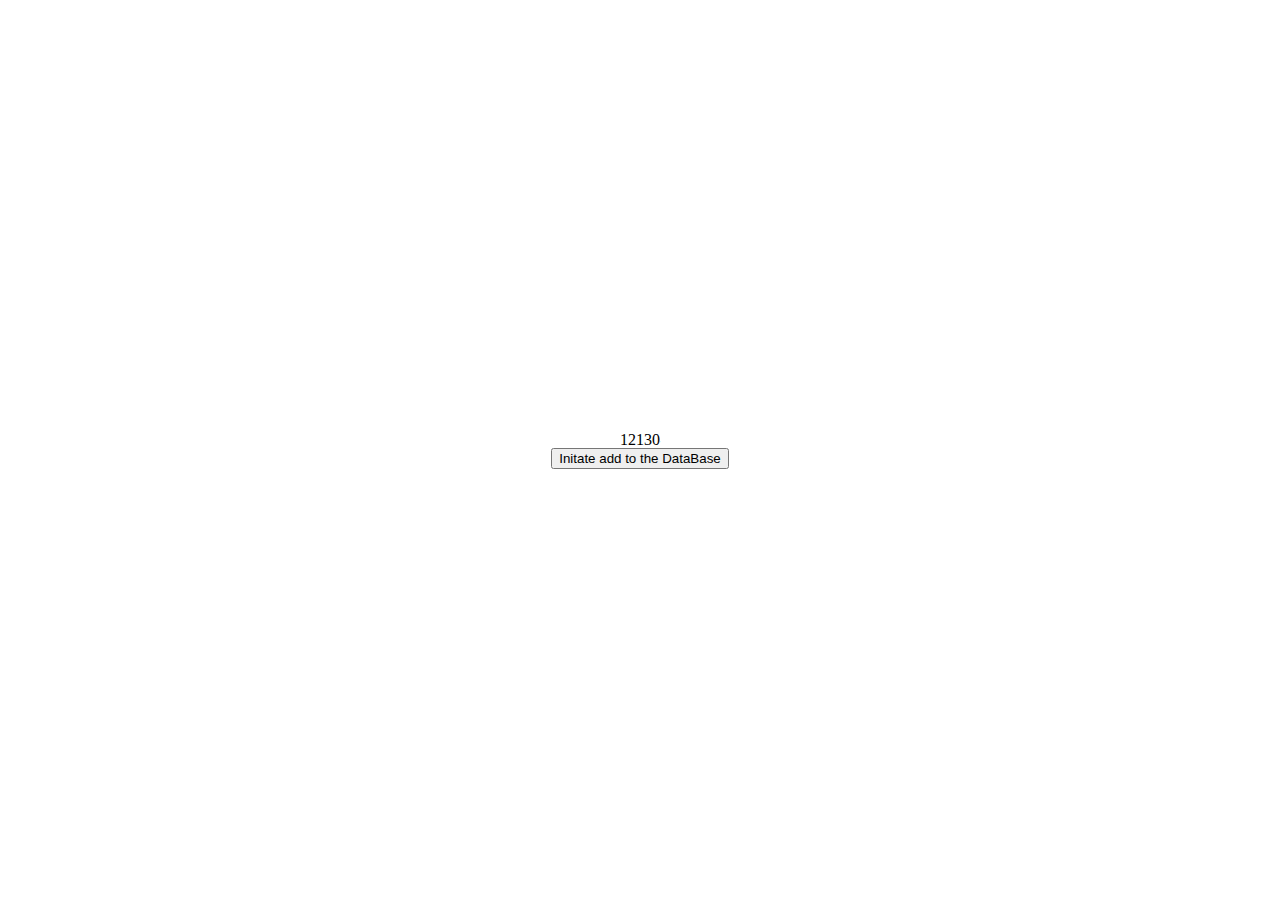
==== index.html @ bcd54061 "Add files via upload" ====
<!DOCTYPE html>
<html lang="ru">
<head>
	<title>boilerplate</title>
	<meta charset="utf-8">
	<meta description="boilerplate code">
	<meta keywords="boilerplate, test">
	<link rel="stylesheet" href="css/style.css">
</head>
<body>
	<div class="container">
		<div class="money">
			<h2 class="moneytext"> 00 </h2> 
		</div>
		<button type="button" value="true" class="button" />Initate add to the DataBase</button>
	</div>

	<script src = js/script.js></script>
	
</body>
</html>
---- css/style.css ----
@import url(reset.css);

.container{ 
	display: flex;
    justify-content: center;
    align-items: center;
    height: 100vh;
    flex-direction: column;
}

.money{

}
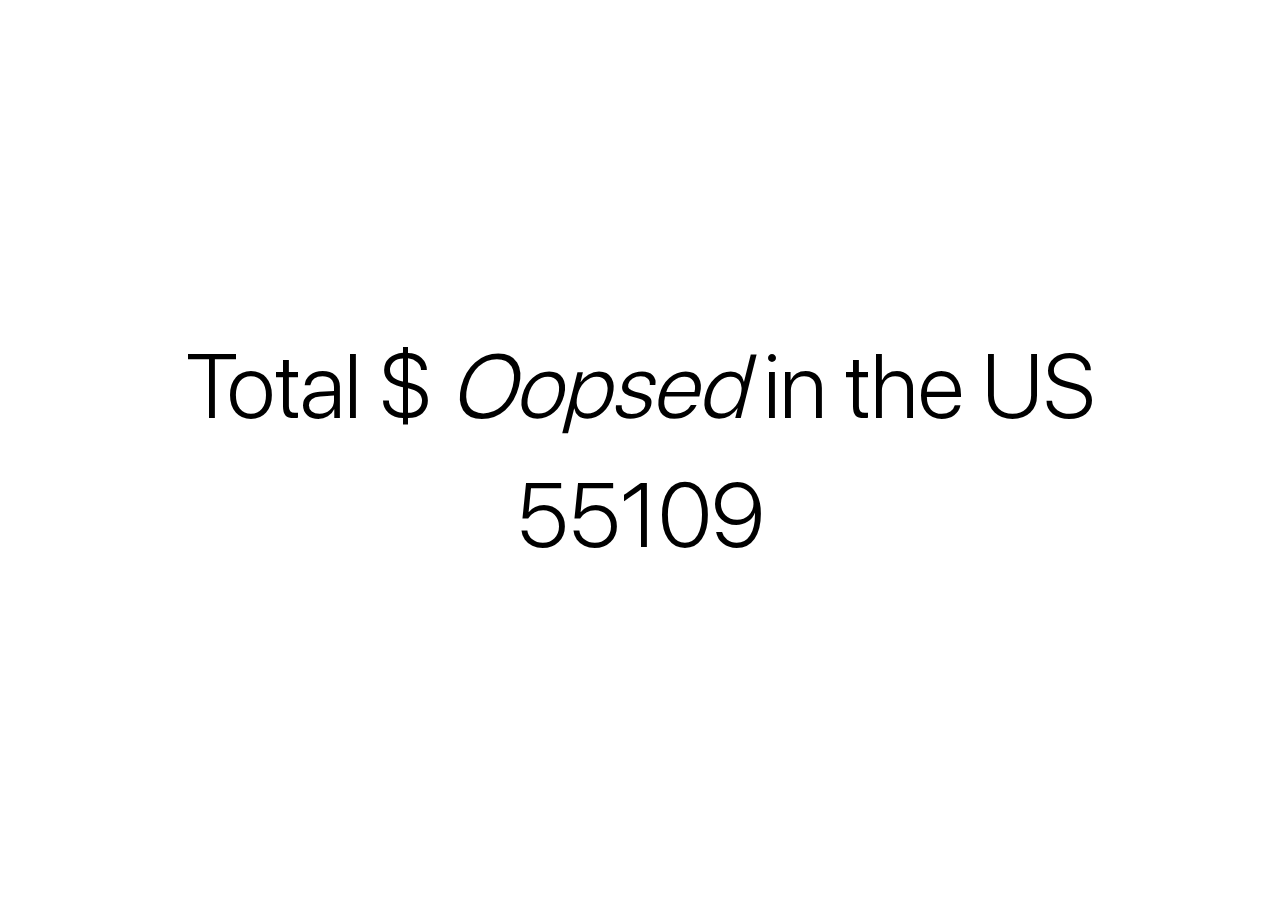
==== commit 6b63a5dd: "added fonts and reworked code" ====
--- a/index.html
+++ b/index.html
@@ -1,18 +1,17 @@
 <!DOCTYPE html>
 <html lang="ru">
 <head>
-	<title>boilerplate</title>
+	<title>Oops</title>
 	<meta charset="utf-8">
 	<meta description="boilerplate code">
 	<meta keywords="boilerplate, test">
 	<link rel="stylesheet" href="css/style.css">
 </head>
 <body>
-	<div class="container">
-		<div class="money">
-			<h2 class="moneytext"> 00 </h2> 
-		</div>
-		<button type="button" value="true" class="button" />Initate add to the DataBase</button>
+
+	<div class="content">
+		<p class="text"> Total $ <span class="oops"> Oopsed </span> in the US </p> 
+		<p class="money"> 00 </p> 
 	</div>
 
 	<script src = js/script.js></script>
--- a/css/style.css
+++ b/css/style.css
@@ -1,13 +1,25 @@
 @import url(reset.css);
-
-.container{ 
+@font-face{
+    src: url(../fonts/SFProDisplay-Light.ttf);
+    font-family: "SFProDisplay";
+    font-weight: lighter;
+    font-style: normal;
+}
+.content{ 
 	display: flex;
     justify-content: center;
     align-items: center;
+    flex-direction: column;
     height: 100vh;
-    flex-direction: column;
+
+    font-size: 90px;
+    font-family: "SFProDisplay";
+    font-weight: lighter;
 }
 
+.oops{
+    font-style: italic;
+}
 .money{
-
+    margin-top: 39px;
 }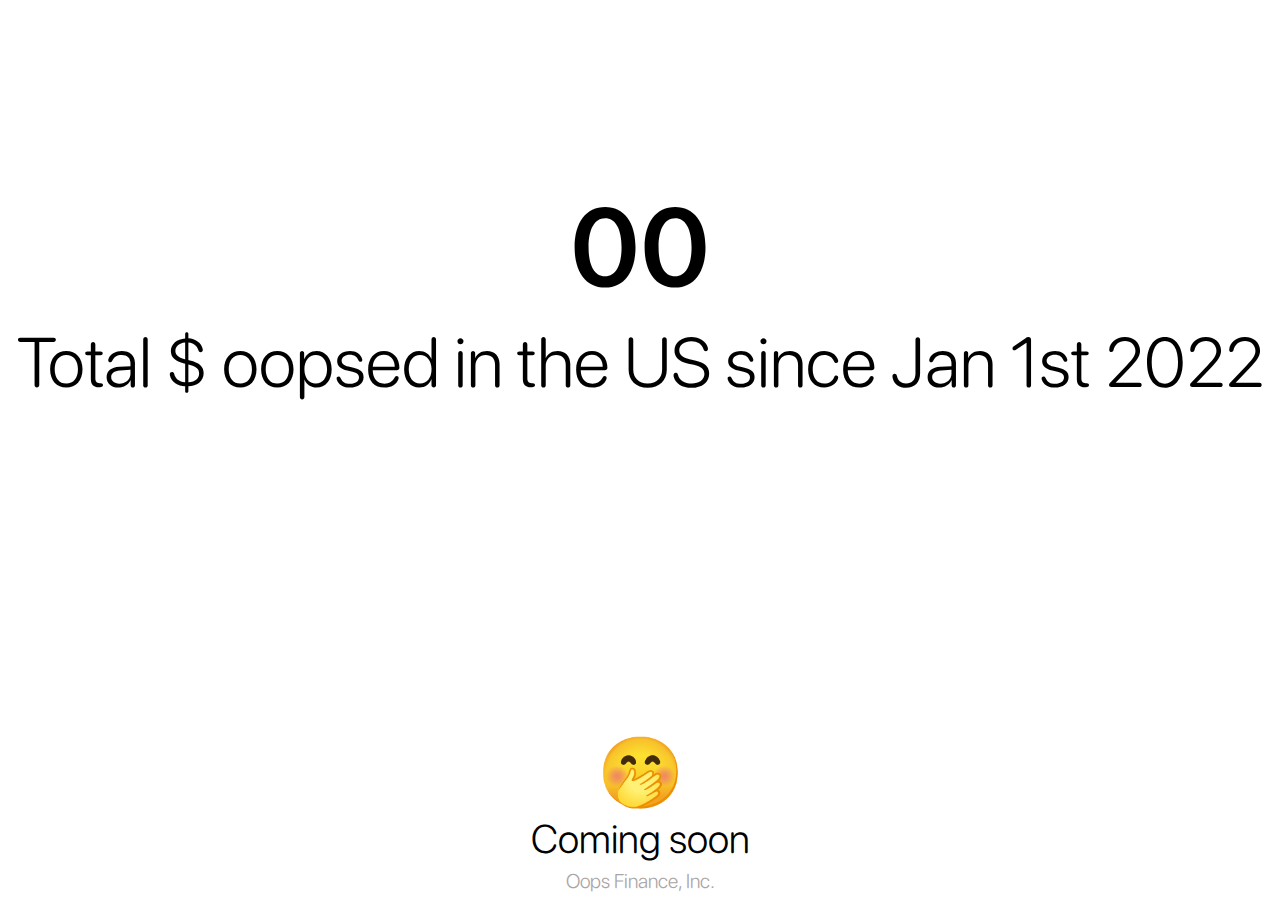
==== commit 8248113b: "added front end and simplified the code logic" ====
--- a/index.html
+++ b/index.html
@@ -8,12 +8,17 @@
 	<link rel="stylesheet" href="css/style.css">
 </head>
 <body>
-
-	<div class="content">
-		<p class="text"> Total $ <span class="oops"> Oopsed </span> in the US </p> 
-		<p class="money"> 00 </p> 
+	<div class="page">
+		<div class="content">
+			<p class="money">00</p> 
+			<p class="text">  Total $ oopsed in the US since Jan 1st 2022 </p> 
+		</div>
+		<div class="footer">
+			<p class="emoji">🤭</p>
+			<p class="date">Coming soon</p>
+			<p class="company">Oops Finance, Inc.</p>
+		</div>
 	</div>
-
 	<script src = js/script.js></script>
 	
 </body>
--- a/css/style.css
+++ b/css/style.css
@@ -1,25 +1,66 @@
 @import url(reset.css);
+
+/* ------------------------------  fonts ------------------------------ */
 @font-face{
-    src: url(../fonts/SFProDisplay-Light.ttf);
-    font-family: "SFProDisplay";
+    src: url(../fonts/SF-Pro-Rounded-Light.otf);
+    font-family: "SFProRounded";
     font-weight: lighter;
     font-style: normal;
 }
-.content{ 
-	display: flex;
-    justify-content: center;
-    align-items: center;
+@font-face{
+    src: url(../fonts/SF-Pro-Rounded-Semibold.otf);
+    font-family: "SFProRounded";
+    font-weight: bold;
+    font-style: normal;
+}
+
+/* ------------------------------ default properties ------------------------------ */
+.page{
+    height: 100vh;
+    display: flex;
     flex-direction: column;
-    height: 100vh;
-
-    font-size: 90px;
-    font-family: "SFProDisplay";
+    font-family: "SFProRounded";
+    font-size: 70px;
     font-weight: lighter;
 }
+.page > div{
+    display: flex;
+    flex-direction: column;
+    align-items: center;
+}
+/* ------------------------------  content properties ------------------------------ */
+.content{ 
+    flex: 1;
+}
 
-.oops{
-    font-style: italic;
+.money{
+    margin-top: 15%;
+    font-family: "SFProRounded";
+    font-size: 110px;
+    font-weight: bold;
 }
-.money{
-    margin-top: 39px;
-}+
+.text{
+    margin-top: 25px;
+}
+
+
+/* ------------------------------  footer properties ------------------------------ */
+.footer{
+    flex: 0;
+}
+
+.footer *{
+    padding: 6px 0px;
+}
+
+.date{
+    font-size: 40px;
+}
+
+.company{
+    padding-bottom: 9px;
+    font-size: 20px;
+    color: rgba(170, 165, 165, 1);
+}
+
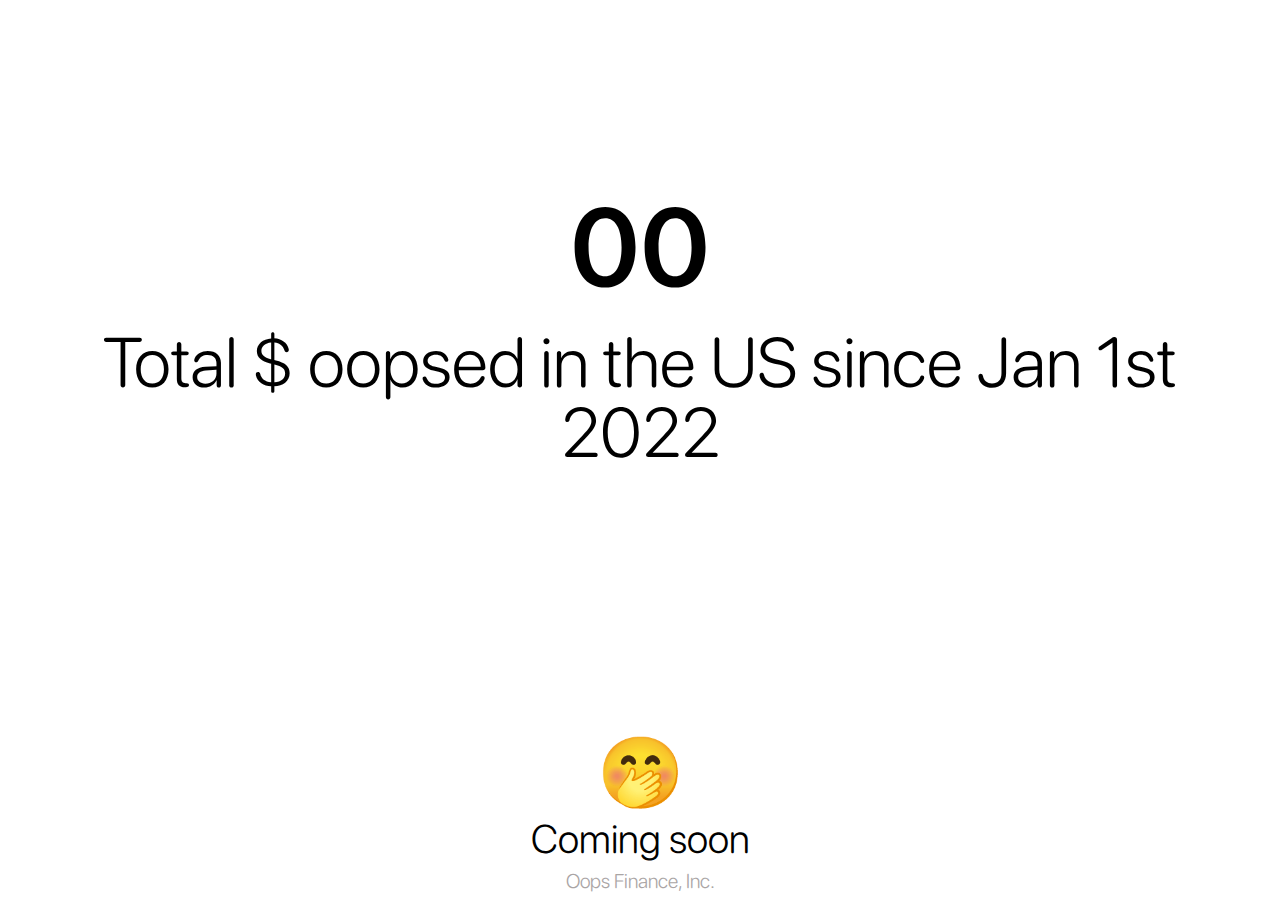
==== commit 26dbca77: "Add files via upload" ====
--- a/index.html
+++ b/index.html
@@ -13,11 +13,13 @@
 			<p class="money">00</p> 
 			<p class="text">  Total $ oopsed in the US since Jan 1st 2022 </p> 
 		</div>
+
 		<div class="footer">
 			<p class="emoji">🤭</p>
 			<p class="date">Coming soon</p>
 			<p class="company">Oops Finance, Inc.</p>
 		</div>
+		
 	</div>
 	<script src = js/script.js></script>
 	
--- a/css/style.css
+++ b/css/style.css
@@ -42,6 +42,8 @@
 
 .text{
     margin-top: 25px;
+    padding: 0% 6%;
+    text-align: center;
 }
 
 
@@ -64,3 +66,23 @@
     color: rgba(170, 165, 165, 1);
 }
 
+/* ------------------------------ optimisation for mobile ------------------------------ */
+@media only screen 
+  and (max-device-width: 812px)
+  and (-webkit-min-device-pixel-ratio: 3){ 
+    .money{
+        margin-top: 15%;
+        font-family: "SFProRounded";
+        font-size: 80px;
+        font-weight: bold;
+        color: red;
+    }
+
+.text{
+    font-size: 40px;
+    margin-top: 25px;
+    padding: 0% 6%;
+    text-align: center;
+}
+
+}
